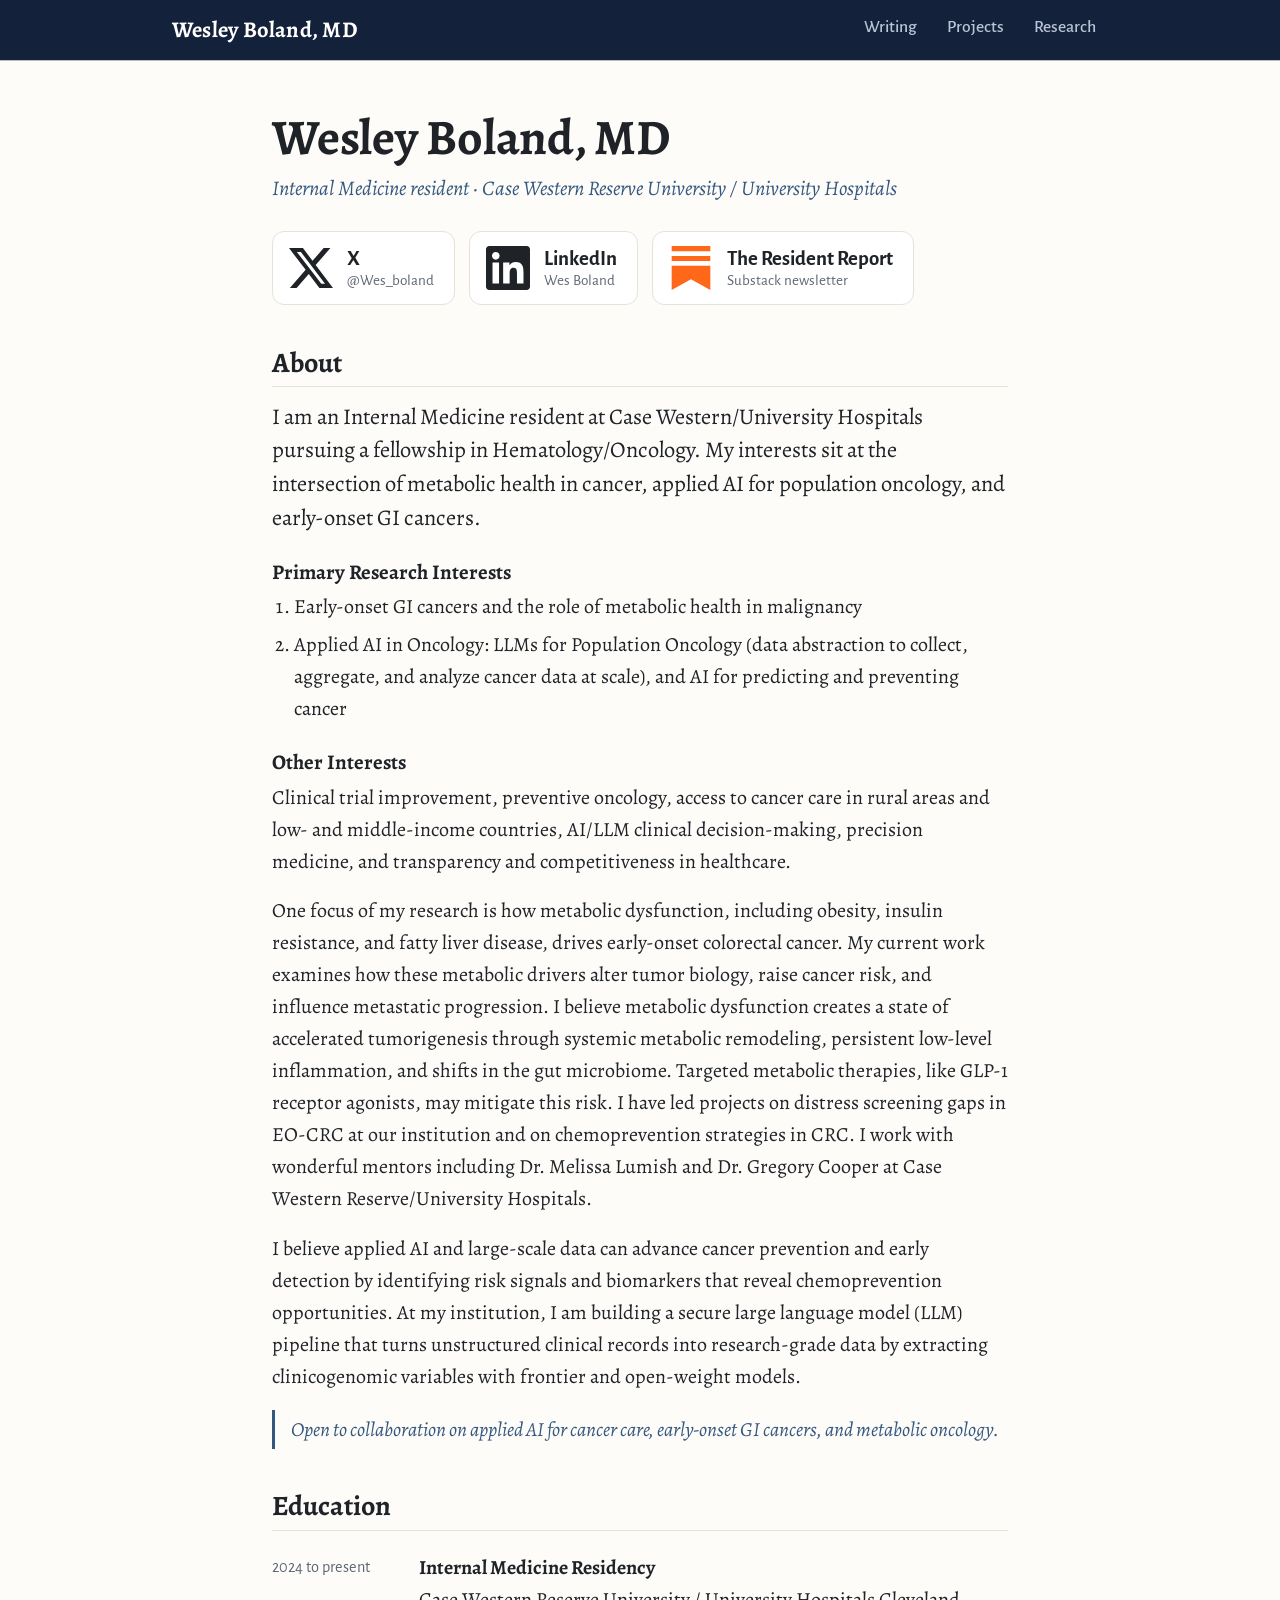
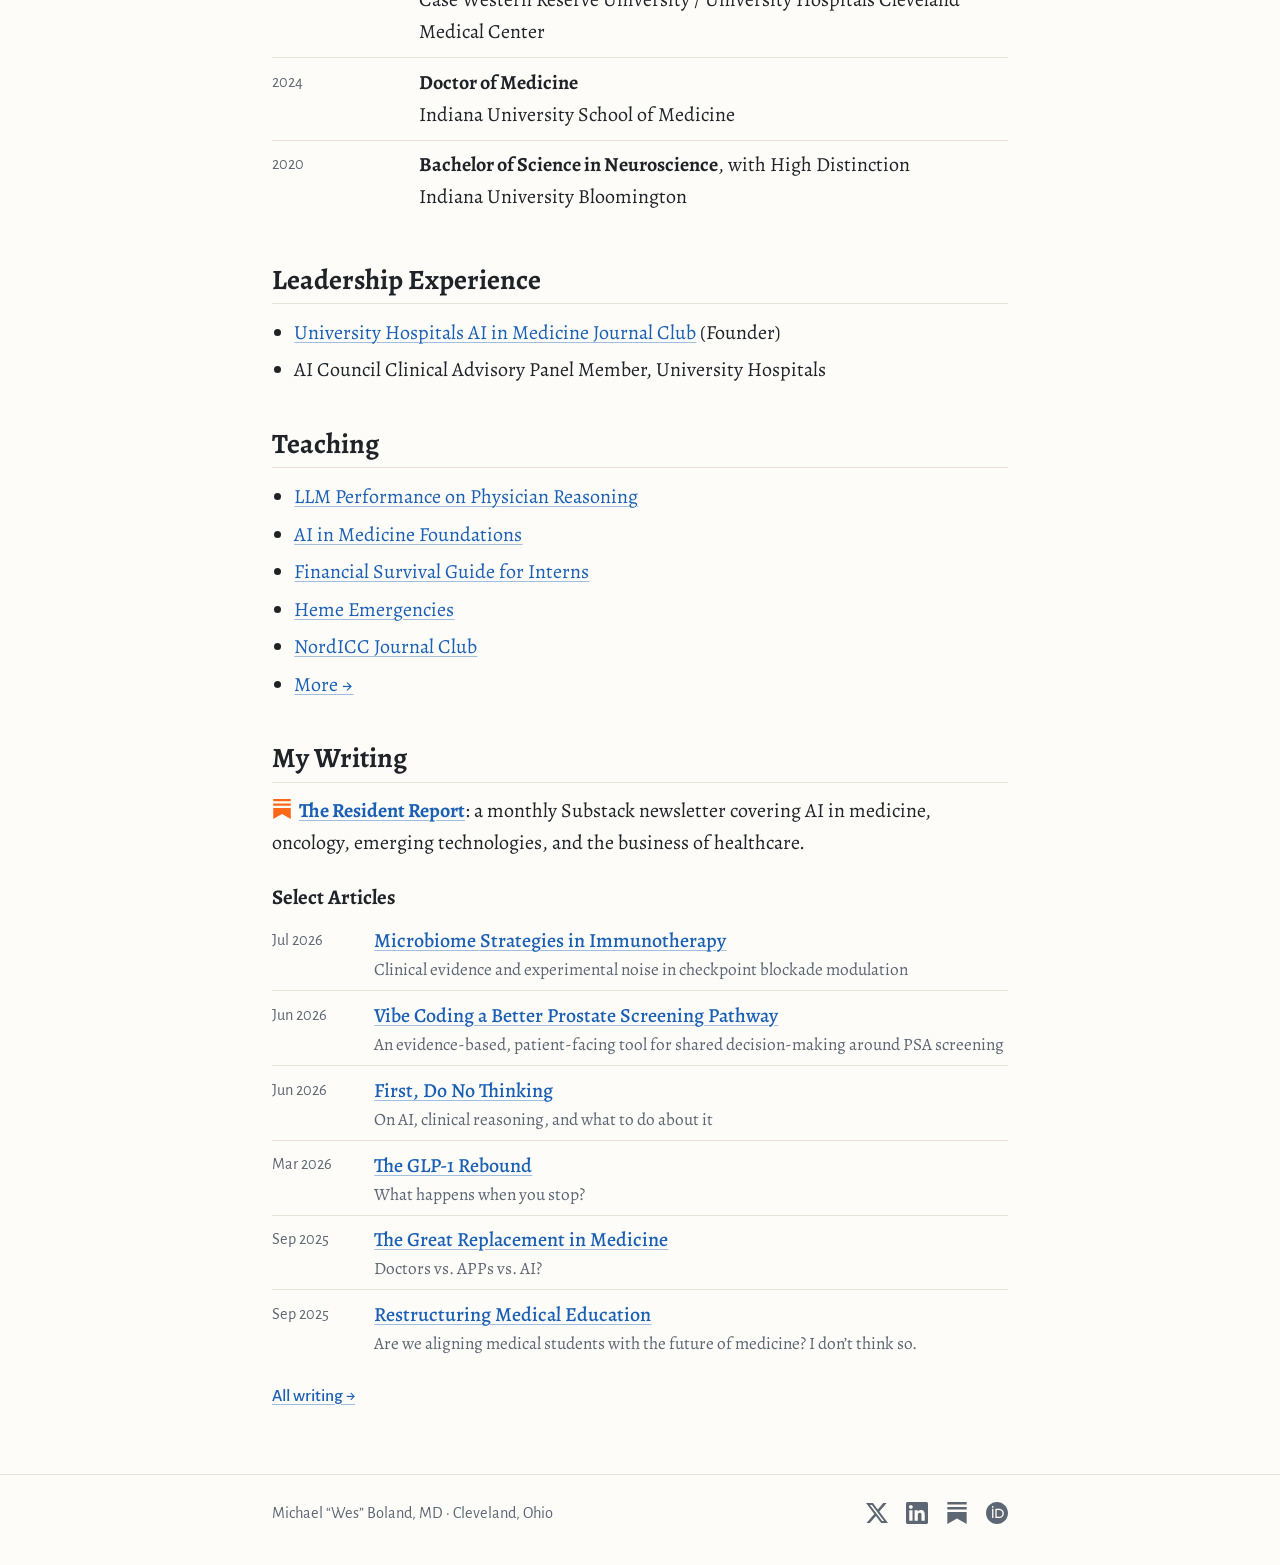
==== index.html @ 71064e98 "Build personal website for Wesley Boland, MD Static site for GitHub Pages: homepage, Writing, Projec" ====
<!DOCTYPE html>
<html lang="en">
<head>
<meta charset="utf-8">
<meta name="viewport" content="width=device-width, initial-scale=1">
<title>Wesley Boland, MD | Wes Boland | Internal Medicine, Hematology/Oncology, AI in Oncology</title>
<meta name="description" content="Wesley (Wes) Boland, MD is an Internal Medicine resident at Case Western Reserve University/University Hospitals pursuing Hematology/Oncology. Research: early-onset GI cancers, metabolic oncology, and applied AI.">
<meta name="author" content="Wesley Boland, MD">
<meta name="robots" content="index, follow, max-image-preview:large">
<link rel="canonical" href="https://wesleysnipes13.github.io/wesboland/">
<meta property="og:type" content="profile">
<meta property="og:site_name" content="Wesley Boland, MD">
<meta property="og:title" content="Wesley Boland, MD | Wes Boland | Internal Medicine, Hematology/Oncology, AI in Oncology">
<meta property="og:description" content="Wesley (Wes) Boland, MD is an Internal Medicine resident at Case Western Reserve University/University Hospitals pursuing Hematology/Oncology. Research: early-onset GI cancers, metabolic oncology, and applied AI.">
<meta property="og:url" content="https://wesleysnipes13.github.io/wesboland/">
<meta property="og:image" content="https://wesleysnipes13.github.io/wesboland/assets/og.png">
<meta property="og:image:width" content="1200">
<meta property="og:image:height" content="630">
<meta name="twitter:card" content="summary_large_image">
<meta name="twitter:site" content="@Wes_boland">
<meta name="twitter:creator" content="@Wes_boland">
<meta name="twitter:title" content="Wesley Boland, MD | Wes Boland | Internal Medicine, Hematology/Oncology, AI in Oncology">
<meta name="twitter:description" content="Wesley (Wes) Boland, MD is an Internal Medicine resident at Case Western Reserve University/University Hospitals pursuing Hematology/Oncology. Research: early-onset GI cancers, metabolic oncology, and applied AI.">
<meta name="twitter:image" content="https://wesleysnipes13.github.io/wesboland/assets/og.png">
<meta name="theme-color" content="#14213a">
<link rel="icon" href="assets/favicon.svg" type="image/svg+xml">
<link rel="me" href="https://x.com/Wes_boland">
<link rel="me" href="https://www.linkedin.com/in/wes-boland-96b768141/">
<link rel="me" href="https://orcid.org/0000-0002-8570-4159">
<link rel="alternate" type="application/rss+xml" title="The Resident Report" href="https://residentreport.substack.com/feed">
<link rel="preconnect" href="https://fonts.googleapis.com">
<link rel="preconnect" href="https://fonts.gstatic.com" crossorigin>
<link href="https://fonts.googleapis.com/css2?family=Alegreya:ital,wght@0,400;0,500;0,700;1,400;1,700&amp;family=Alegreya+Sans:wght@400;500;700&amp;display=swap" rel="stylesheet">
<link rel="stylesheet" href="assets/style.css">
<script type="application/ld+json">
[
 {
  "@context": "https://schema.org",
  "@type": "WebSite",
  "@id": "https://wesleysnipes13.github.io/wesboland/#website",
  "url": "https://wesleysnipes13.github.io/wesboland/",
  "name": "Wesley Boland, MD",
  "alternateName": [
   "Wes Boland",
   "Wes Boland, MD"
  ],
  "author": {
   "@id": "https://wesleysnipes13.github.io/wesboland/#person"
  }
 },
 {
  "@context": "https://schema.org",
  "@type": "Person",
  "@id": "https://wesleysnipes13.github.io/wesboland/#person",
  "name": "Wesley Boland, MD",
  "givenName": "Wesley",
  "familyName": "Boland",
  "honorificSuffix": "MD",
  "alternateName": [
   "Wes Boland",
   "Wes Boland, MD",
   "Wesley Boland",
   "Michael Boland, MD",
   "Michael \"Wes\" Boland, MD"
  ],
  "url": "https://wesleysnipes13.github.io/wesboland/",
  "jobTitle": "Internal Medicine Resident Physician",
  "description": "Internal Medicine resident at Case Western Reserve University/University Hospitals pursuing a fellowship in Hematology/Oncology. Research in early-onset GI cancers, metabolic health in cancer, and applied AI for population oncology.",
  "affiliation": [
   {
    "@type": "Organization",
    "name": "University Hospitals Cleveland Medical Center"
   },
   {
    "@type": "CollegeOrUniversity",
    "name": "Case Western Reserve University"
   }
  ],
  "alumniOf": [
   {
    "@type": "CollegeOrUniversity",
    "name": "Indiana University School of Medicine"
   },
   {
    "@type": "CollegeOrUniversity",
    "name": "Indiana University Bloomington"
   }
  ],
  "knowsAbout": [
   "Early-onset colorectal cancer",
   "Metabolic oncology",
   "Hematology/Oncology",
   "Large language models in medicine",
   "Cancer prevention",
   "Population oncology"
  ],
  "sameAs": [
   "https://x.com/Wes_boland",
   "https://www.linkedin.com/in/wes-boland-96b768141/",
   "https://residentreport.substack.com/",
   "https://orcid.org/0000-0002-8570-4159"
  ]
 },
 {
  "@context": "https://schema.org",
  "@type": "ProfilePage",
  "url": "https://wesleysnipes13.github.io/wesboland/",
  "name": "Wesley Boland, MD | Wes Boland | Internal Medicine, Hematology/Oncology, AI in Oncology",
  "mainEntity": {
   "@id": "https://wesleysnipes13.github.io/wesboland/#person"
  }
 }
]
</script>
</head>
<body>
<a class="skip" href="#main">Skip to content</a>
<header class="topbar">
  <div class="wrap topbar__inner">
    <a class="topbar__name" href="./">Wesley Boland, MD</a>
    <nav aria-label="Primary">
      <ul class="topbar__nav">
        <li><a href="writing/">Writing</a></li>
        <li><a href="projects/">Projects</a></li>
        <li><a href="research/">Research</a></li>
      </ul>
    </nav>
  </div>
</header>
<main id="main" class="wrap">

<section class="hero">
  <h1>Wesley Boland, MD</h1>
  <p class="hero__tag">Internal Medicine resident &middot; Case Western Reserve University / University Hospitals</p>
  <ul class="social">
    <li><a class="social__btn" href="https://x.com/Wes_boland" rel="me noopener"><svg class="icon" viewBox="0 0 24 24" aria-hidden="true" focusable="false"><path d="M18.901 1.153h3.68l-8.04 9.19L24 22.846h-7.406l-5.8-7.584-6.638 7.584H.474l8.6-9.83L0 1.154h7.594l5.243 6.932ZM17.61 20.644h2.039L6.486 3.24H4.298Z"/></svg><span><b>X</b><small>@Wes_boland</small></span></a></li>
    <li><a class="social__btn" href="https://www.linkedin.com/in/wes-boland-96b768141/" rel="me noopener"><svg class="icon" viewBox="0 0 24 24" aria-hidden="true" focusable="false"><path d="M20.447 20.452h-3.554v-5.569c0-1.328-.027-3.037-1.852-3.037-1.853 0-2.136 1.445-2.136 2.939v5.667H9.351V9h3.414v1.561h.046c.477-.9 1.637-1.85 3.37-1.85 3.601 0 4.267 2.37 4.267 5.455v6.286zM5.337 7.433c-1.144 0-2.063-.926-2.063-2.065 0-1.138.92-2.063 2.063-2.063 1.14 0 2.064.925 2.064 2.063 0 1.139-.925 2.065-2.064 2.065zm1.782 13.019H3.555V9h3.564v11.452zM22.225 0H1.771C.792 0 0 .774 0 1.729v20.542C0 23.227.792 24 1.771 24h20.451C23.2 24 24 23.227 24 22.271V1.729C24 .774 23.2 0 22.222 0h.003z"/></svg><span><b>LinkedIn</b><small>Wes Boland</small></span></a></li>
    <li><a class="social__btn social__btn--substack" href="https://residentreport.substack.com/" rel="me noopener"><svg class="icon" viewBox="0 0 24 24" aria-hidden="true" focusable="false"><path d="M22.539 8.242H1.46V5.406h21.08v2.836zM1.46 10.812V24L12 18.11 22.54 24V10.812H1.46zM22.54 0H1.46v2.836h21.08V0z"/></svg><span><b>The Resident Report</b><small>Substack newsletter</small></span></a></li>
  </ul>
</section>

<section aria-labelledby="about">
  <h2 id="about">About</h2>
  <p class="lede">I am an Internal Medicine resident at Case Western/University Hospitals pursuing a fellowship in Hematology/Oncology. My interests sit at the intersection of metabolic health in cancer, applied AI for population oncology, and early-onset GI cancers.</p>

  <h3>Primary Research Interests</h3>
  <ol>
    <li>Early-onset GI cancers and the role of metabolic health in malignancy</li>
    <li>Applied AI in Oncology: LLMs for Population Oncology (data abstraction to collect, aggregate, and analyze cancer data at scale), and AI for predicting and preventing cancer</li>
  </ol>

  <h3>Other Interests</h3>
  <p>Clinical trial improvement, preventive oncology, access to cancer care in rural areas and low- and middle-income countries, AI/LLM clinical decision-making, precision medicine, and transparency and competitiveness in healthcare.</p>

  <p>One focus of my research is how metabolic dysfunction, including obesity, insulin resistance, and fatty liver disease, drives early-onset colorectal cancer. My current work examines how these metabolic drivers alter tumor biology, raise cancer risk, and influence metastatic progression. I believe metabolic dysfunction creates a state of accelerated tumorigenesis through systemic metabolic remodeling, persistent low-level inflammation, and shifts in the gut microbiome. Targeted metabolic therapies, like GLP-1 receptor agonists, may mitigate this risk. I have led projects on distress screening gaps in EO-CRC at our institution and on chemoprevention strategies in CRC. I work with wonderful mentors including Dr. Melissa Lumish and Dr. Gregory Cooper at Case Western Reserve/University Hospitals.</p>

  <p>I believe applied AI and large-scale data can advance cancer prevention and early detection by identifying risk signals and biomarkers that reveal chemoprevention opportunities. At my institution, I am building a secure large language model (LLM) pipeline that turns unstructured clinical records into research-grade data by extracting clinicogenomic variables with frontier and open-weight models.</p>

  <p class="callout">Open to collaboration on applied AI for cancer care, early-onset GI cancers, and metabolic oncology.</p>
</section>

<section aria-labelledby="education">
  <h2 id="education">Education</h2>
  <ul class="timeline">
    <li><span class="timeline__when">2024 to present</span><div><b>Internal Medicine Residency</b><br>Case Western Reserve University / University Hospitals Cleveland Medical Center</div></li>
    <li><span class="timeline__when">2024</span><div><b>Doctor of Medicine</b><br>Indiana University School of Medicine</div></li>
    <li><span class="timeline__when">2020</span><div><b>Bachelor of Science in Neuroscience</b>, with High Distinction<br>Indiana University Bloomington</div></li>
  </ul>
</section>

<section aria-labelledby="leadership">
  <h2 id="leadership">Leadership Experience</h2>
  <ul>
    <li><a href="https://sites.google.com/view/uhaimedicine/home">University Hospitals AI in Medicine Journal Club</a> (Founder)</li>
    <li>AI Council Clinical Advisory Panel Member, University Hospitals</li>
  </ul>
</section>

<section aria-labelledby="teaching">
  <h2 id="teaching">Teaching</h2>
  <ul>
    <li><a href="https://cwru.zoom.us/rec/share/q2xTdJsmU5xr23-cOIGYWzXKAx6RF8OyH6SJUbOILeZkmXBRgZnILBHzbkE9rnCp.GOzUdfiaYyWmO062">LLM Performance on Physician Reasoning</a></li>
    <li><a href="https://docs.google.com/presentation/d/1JXLVLY_wumydQa9JYdVncpWL4QbwYQyOHNoQk6Ftdx0/edit?usp=drive_link">AI in Medicine Foundations</a></li>
    <li><a href="https://docs.google.com/presentation/d/1PYIQ3gV-9aDMa7S6l37LvsBvQBX66gq3Q5vz6xsSHpQ/edit?usp=drive_link">Financial Survival Guide for Interns</a></li>
    <li><a href="https://docs.google.com/presentation/d/1BK5pmGRBUWXxtvW8zfvXUgHJPCe_ujEIyuzB1KTRlw8/edit?usp=drive_link">Heme Emergencies</a></li>
    <li><a href="https://docs.google.com/presentation/d/1BYt3lc3KvaoFbiJApHLxbow7GHnorjZC1gI7RTOteXo/edit?usp=drive_link">NordICC Journal Club</a></li>
    <li><a href="https://drive.google.com/drive/folders/1rofQMy-VlhQmTFR_7INgHLfwCUVIyhr7?usp=sharing">More &rarr;</a></li>
  </ul>
</section>

<section aria-labelledby="writing">
  <h2 id="writing">My Writing</h2>
  <p><a class="inline-icon" href="https://residentreport.substack.com/"><svg class="icon" viewBox="0 0 24 24" aria-hidden="true" focusable="false"><path d="M22.539 8.242H1.46V5.406h21.08v2.836zM1.46 10.812V24L12 18.11 22.54 24V10.812H1.46zM22.54 0H1.46v2.836h21.08V0z"/></svg>The Resident Report</a>: a monthly Substack newsletter covering AI in medicine, oncology, emerging technologies, and the business of healthcare.</p>
  <h3>Select Articles</h3>
  <ul class="posts">
<li><time datetime="2026-07-10">Jul 2026</time><div><a href="https://residentreport.substack.com/p/microbiome-strategies-in-immunotherapy">Microbiome Strategies in Immunotherapy</a><span class="posts__sub">Clinical evidence and experimental noise in checkpoint blockade modulation</span></div></li>
<li><time datetime="2026-06-26">Jun 2026</time><div><a href="https://residentreport.substack.com/p/vibe-coding-a-better-prostate-screening">Vibe Coding a Better Prostate Screening Pathway</a><span class="posts__sub">An evidence-based, patient-facing tool for shared decision-making around PSA screening</span></div></li>
<li><time datetime="2026-06-14">Jun 2026</time><div><a href="https://residentreport.substack.com/p/first-do-no-thinking">First, Do No Thinking</a><span class="posts__sub">On AI, clinical reasoning, and what to do about it</span></div></li>
<li><time datetime="2026-03-23">Mar 2026</time><div><a href="https://residentreport.substack.com/p/the-glp-1-rebound">The GLP-1 Rebound</a><span class="posts__sub">What happens when you stop?</span></div></li>
<li><time datetime="2025-09-23">Sep 2025</time><div><a href="https://residentreport.substack.com/p/the-great-replacement-in-medicine">The Great Replacement in Medicine</a><span class="posts__sub">Doctors vs. APPs vs. AI?</span></div></li>
<li><time datetime="2025-09-01">Sep 2025</time><div><a href="https://residentreport.substack.com/p/restructuring-medical-education">Restructuring Medical Education</a><span class="posts__sub">Are we aligning medical students with the future of medicine? I don&rsquo;t think so.</span></div></li>
</ul>
  <p class="more"><a href="writing/">All writing &rarr;</a></p>
</section>

</main>
<footer class="footer">
  <div class="wrap footer__inner">
    <p>Michael &ldquo;Wes&rdquo; Boland, MD &middot; Cleveland, Ohio</p>
    <ul class="footer__links">
      <li><a href="https://x.com/Wes_boland" rel="me noopener" aria-label="Wes Boland on X"><svg class="icon" viewBox="0 0 24 24" aria-hidden="true" focusable="false"><path d="M18.901 1.153h3.68l-8.04 9.19L24 22.846h-7.406l-5.8-7.584-6.638 7.584H.474l8.6-9.83L0 1.154h7.594l5.243 6.932ZM17.61 20.644h2.039L6.486 3.24H4.298Z"/></svg></a></li>
      <li><a href="https://www.linkedin.com/in/wes-boland-96b768141/" rel="me noopener" aria-label="Wes Boland on LinkedIn"><svg class="icon" viewBox="0 0 24 24" aria-hidden="true" focusable="false"><path d="M20.447 20.452h-3.554v-5.569c0-1.328-.027-3.037-1.852-3.037-1.853 0-2.136 1.445-2.136 2.939v5.667H9.351V9h3.414v1.561h.046c.477-.9 1.637-1.85 3.37-1.85 3.601 0 4.267 2.37 4.267 5.455v6.286zM5.337 7.433c-1.144 0-2.063-.926-2.063-2.065 0-1.138.92-2.063 2.063-2.063 1.14 0 2.064.925 2.064 2.063 0 1.139-.925 2.065-2.064 2.065zm1.782 13.019H3.555V9h3.564v11.452zM22.225 0H1.771C.792 0 0 .774 0 1.729v20.542C0 23.227.792 24 1.771 24h20.451C23.2 24 24 23.227 24 22.271V1.729C24 .774 23.2 0 22.222 0h.003z"/></svg></a></li>
      <li><a href="https://residentreport.substack.com/" rel="me noopener" aria-label="The Resident Report on Substack"><svg class="icon" viewBox="0 0 24 24" aria-hidden="true" focusable="false"><path d="M22.539 8.242H1.46V5.406h21.08v2.836zM1.46 10.812V24L12 18.11 22.54 24V10.812H1.46zM22.54 0H1.46v2.836h21.08V0z"/></svg></a></li>
      <li><a href="https://orcid.org/0000-0002-8570-4159" rel="me noopener" aria-label="Wesley Boland on ORCID"><svg class="icon" viewBox="0 0 24 24" aria-hidden="true" focusable="false"><path d="M12 0C5.372 0 0 5.372 0 12s5.372 12 12 12 12-5.372 12-12S18.628 0 12 0zM7.369 4.378c.525 0 .947.431.947.947s-.422.947-.947.947a.95.95 0 0 1-.947-.947c0-.525.422-.947.947-.947zm-.722 3.038h1.444v10.041H6.647V7.416zm3.562 0h3.9c3.712 0 5.344 2.653 5.344 5.025 0 2.578-2.016 5.025-5.325 5.025h-3.919V7.416zm1.444 1.303v7.444h2.297c3.272 0 4.022-2.484 4.022-3.722 0-2.016-1.284-3.722-4.097-3.722h-2.222z"/></svg></a></li>
    </ul>
  </div>
</footer>
</body>
</html>
---- assets/style.css ----
:root {
  --bg: #fdfcf9;
  --surface: #ffffff;
  --ink: #1f2328;
  --muted: #5d6673;
  --rule: #e6e2d8;
  --bar: #14213a;
  --bar-ink: #ffffff;
  --bar-muted: #b9c4d6;
  --link: #1a5fb4;
  --link-hover: #0f3f7d;
  --accent: #35587f;
  --substack: #ff6719;
  --serif: "Alegreya", Georgia, "Times New Roman", serif;
  --sans: "Alegreya Sans", -apple-system, BlinkMacSystemFont, "Segoe UI", Helvetica, Arial, sans-serif;
}
@media (prefers-color-scheme: dark) {
  :root {
    --bg: #12161d;
    --surface: #1a2029;
    --ink: #e8e6e1;
    --muted: #9aa4b2;
    --rule: #2a323e;
    --bar: #0c1220;
    --link: #7ab4f5;
    --link-hover: #a9cffa;
    --accent: #9db8d8;
  }
}
*, *::before, *::after { box-sizing: border-box; }
html { -webkit-text-size-adjust: 100%; scroll-padding-top: 76px; }
body {
  margin: 0;
  padding-top: 60px;
  background: var(--bg);
  color: var(--ink);
  font-family: var(--serif);
  font-size: 1.25rem;
  line-height: 1.6;
  text-rendering: optimizeLegibility;
  -webkit-font-smoothing: antialiased;
}
.wrap { width: 100%; max-width: 780px; margin: 0 auto; padding: 0 22px; }
a { color: var(--link); text-decoration: underline; text-decoration-thickness: 1px; text-underline-offset: 3px; text-decoration-color: color-mix(in srgb, var(--link) 40%, transparent); }
a:hover { color: var(--link-hover); text-decoration-color: currentColor; }
a:focus-visible { outline: 2px solid var(--link); outline-offset: 3px; border-radius: 3px; }
.skip { position: absolute; left: -9999px; top: 0; z-index: 20; background: var(--surface); padding: 8px 14px; }
.skip:focus { left: 8px; top: 8px; }

/* Top bar */
.topbar { position: fixed; top: 0; left: 0; right: 0; z-index: 10; height: 60px; background: var(--bar); box-shadow: 0 1px 0 rgba(0,0,0,.25); }
.topbar__inner { max-width: 980px; height: 100%; display: flex; align-items: center; justify-content: space-between; gap: 16px; }
.topbar__name { font-family: var(--serif); font-weight: 700; font-size: 1.4rem; color: var(--bar-ink); text-decoration: none; white-space: nowrap; letter-spacing: .01em; }
.topbar__name:hover { color: var(--bar-ink); }
.topbar__nav { display: flex; gap: 6px; list-style: none; margin: 0; padding: 0; }
.topbar__nav a { display: block; padding: 6px 12px; border-radius: 6px; font-family: var(--sans); font-weight: 500; font-size: 1.1rem; color: var(--bar-muted); text-decoration: none; }
.topbar__nav a:hover { color: var(--bar-ink); background: rgba(255,255,255,.08); }
.topbar__nav a[aria-current="page"] { color: var(--bar-ink); background: rgba(255,255,255,.13); }
.topbar a:focus-visible { outline-color: #fff; }

/* Type */
h1, h2, h3 { font-family: var(--serif); line-height: 1.2; text-wrap: balance; }
h1 { font-size: clamp(2.3rem, 6vw, 3.1rem); font-weight: 700; margin: 0 0 .3rem; letter-spacing: -.005em; }
h2 { font-size: 1.75rem; font-weight: 700; margin: 0 0 .8rem; padding-bottom: .35rem; border-bottom: 1px solid var(--rule); }
h3 { font-size: 1.3rem; font-weight: 700; margin: 1.6rem 0 .4rem; }
p { margin: 0 0 1.1rem; }
ul, ol { margin: 0 0 1.1rem; padding-left: 1.4rem; }
li { margin-bottom: .35rem; }
main > section { margin: 2.6rem 0; }
.lede { font-size: 1.4rem; line-height: 1.5; }
.meta { font-family: var(--sans); color: var(--muted); font-size: 1.05rem; margin-top: -.4rem; }
.more { font-family: var(--sans); font-weight: 500; font-size: 1.1rem; }
.callout { border-left: 3px solid var(--accent); padding: .2rem 0 .2rem 1rem; font-style: italic; color: var(--accent); }

/* Hero */
.hero { margin: 3rem 0 2.4rem; }
.pagehead { margin: 3rem 0 0; }
.pagehead + section { margin-top: 2rem; }
.hero__tag { font-style: italic; color: var(--accent); font-size: 1.3rem; margin-bottom: 1.6rem; }
.icon { width: 1em; height: 1em; fill: currentColor; flex: none; }
.social { display: flex; flex-wrap: wrap; gap: 14px; list-style: none; padding: 0; margin: 0; }
.social li { margin: 0; }
.social__btn { display: flex; align-items: center; gap: 14px; padding: 14px 20px 14px 16px; background: var(--surface); border: 1px solid var(--rule); border-radius: 12px; color: var(--ink); text-decoration: none; transition: transform .15s ease, border-color .15s ease, box-shadow .15s ease; }
.social__btn .icon { width: 44px; height: 44px; }
.social__btn span { display: flex; flex-direction: column; font-family: var(--sans); line-height: 1.2; }
.social__btn b { font-size: 1.3rem; font-weight: 700; }
.social__btn small { font-size: .95rem; color: var(--muted); }
.social__btn:hover { color: var(--ink); border-color: var(--ink); transform: translateY(-2px); box-shadow: 0 6px 16px rgba(0,0,0,.08); }
.social__btn--substack .icon { color: var(--substack); }
@media (prefers-reduced-motion: reduce) { .social__btn { transition: none; } .social__btn:hover { transform: none; } }

.inline-icon { font-weight: 700; white-space: nowrap; }
.inline-icon .icon { color: var(--substack); margin-right: .35em; vertical-align: -.1em; }
.button { display: inline-flex; align-items: center; gap: 10px; padding: 9px 16px; background: var(--surface); border: 1px solid var(--rule); border-radius: 10px; font-family: var(--sans); font-weight: 500; font-size: 1.1rem; color: var(--ink); text-decoration: none; }
.button:hover { color: var(--ink); border-color: var(--ink); }
.button .icon { width: 22px; height: 22px; }
.button[href*="substack"] .icon { color: var(--substack); }
.button[href*="orcid"] .icon { color: #a6ce39; }

/* Lists */
.timeline, .posts { list-style: none; padding: 0; }
.timeline li, .posts li { display: grid; grid-template-columns: 8.2rem 1fr; gap: 0 1rem; padding: .55rem 0; margin: 0; border-bottom: 1px solid var(--rule); }
.timeline li:last-child, .posts li:last-child { border-bottom: 0; }
.timeline__when, .posts time { font-family: var(--sans); color: var(--muted); font-size: 1.02rem; padding-top: .12rem; white-space: nowrap; }
.posts li { grid-template-columns: 5.4rem 1fr; }
.posts a { font-weight: 500; }
.posts__sub { display: block; color: var(--muted); font-size: 1.08rem; line-height: 1.4; }
.pubs { padding-left: 1.5rem; }
.pubs li { margin-bottom: 1.1rem; padding-left: .2rem; }
.pubs li::marker { font-family: var(--sans); color: var(--muted); }
.project h2 a { text-decoration: none; }
.project h2 a:hover { text-decoration: underline; }

/* Footer */
.footer { margin-top: 4rem; border-top: 1px solid var(--rule); padding: 1.6rem 0 2.4rem; font-family: var(--sans); font-size: 1.02rem; color: var(--muted); }
.footer__inner { display: flex; justify-content: space-between; align-items: center; flex-wrap: wrap; gap: 12px; }
.footer p { margin: 0; }
.footer__links { display: flex; gap: 18px; list-style: none; margin: 0; padding: 0; }
.footer__links li { margin: 0; }
.footer__links a { color: var(--muted); display: block; line-height: 0; }
.footer__links a:hover { color: var(--ink); }
.footer__links .icon { width: 22px; height: 22px; }

@media (max-width: 560px) {
  body { font-size: 1.15rem; }
  .wrap { padding: 0 16px; }
  .topbar__name { font-size: 1.12rem; }
  .topbar__inner { gap: 8px; }
  .topbar__nav { gap: 0; }
  .topbar__nav a { padding: 6px 7px; font-size: 1rem; }
  .lede { font-size: 1.25rem; }
  .social { flex-direction: column; }
  .timeline li { grid-template-columns: 1fr; }
  .posts li { grid-template-columns: 4.6rem 1fr; }
}
@media print { .topbar { position: static; } body { padding-top: 0; } }
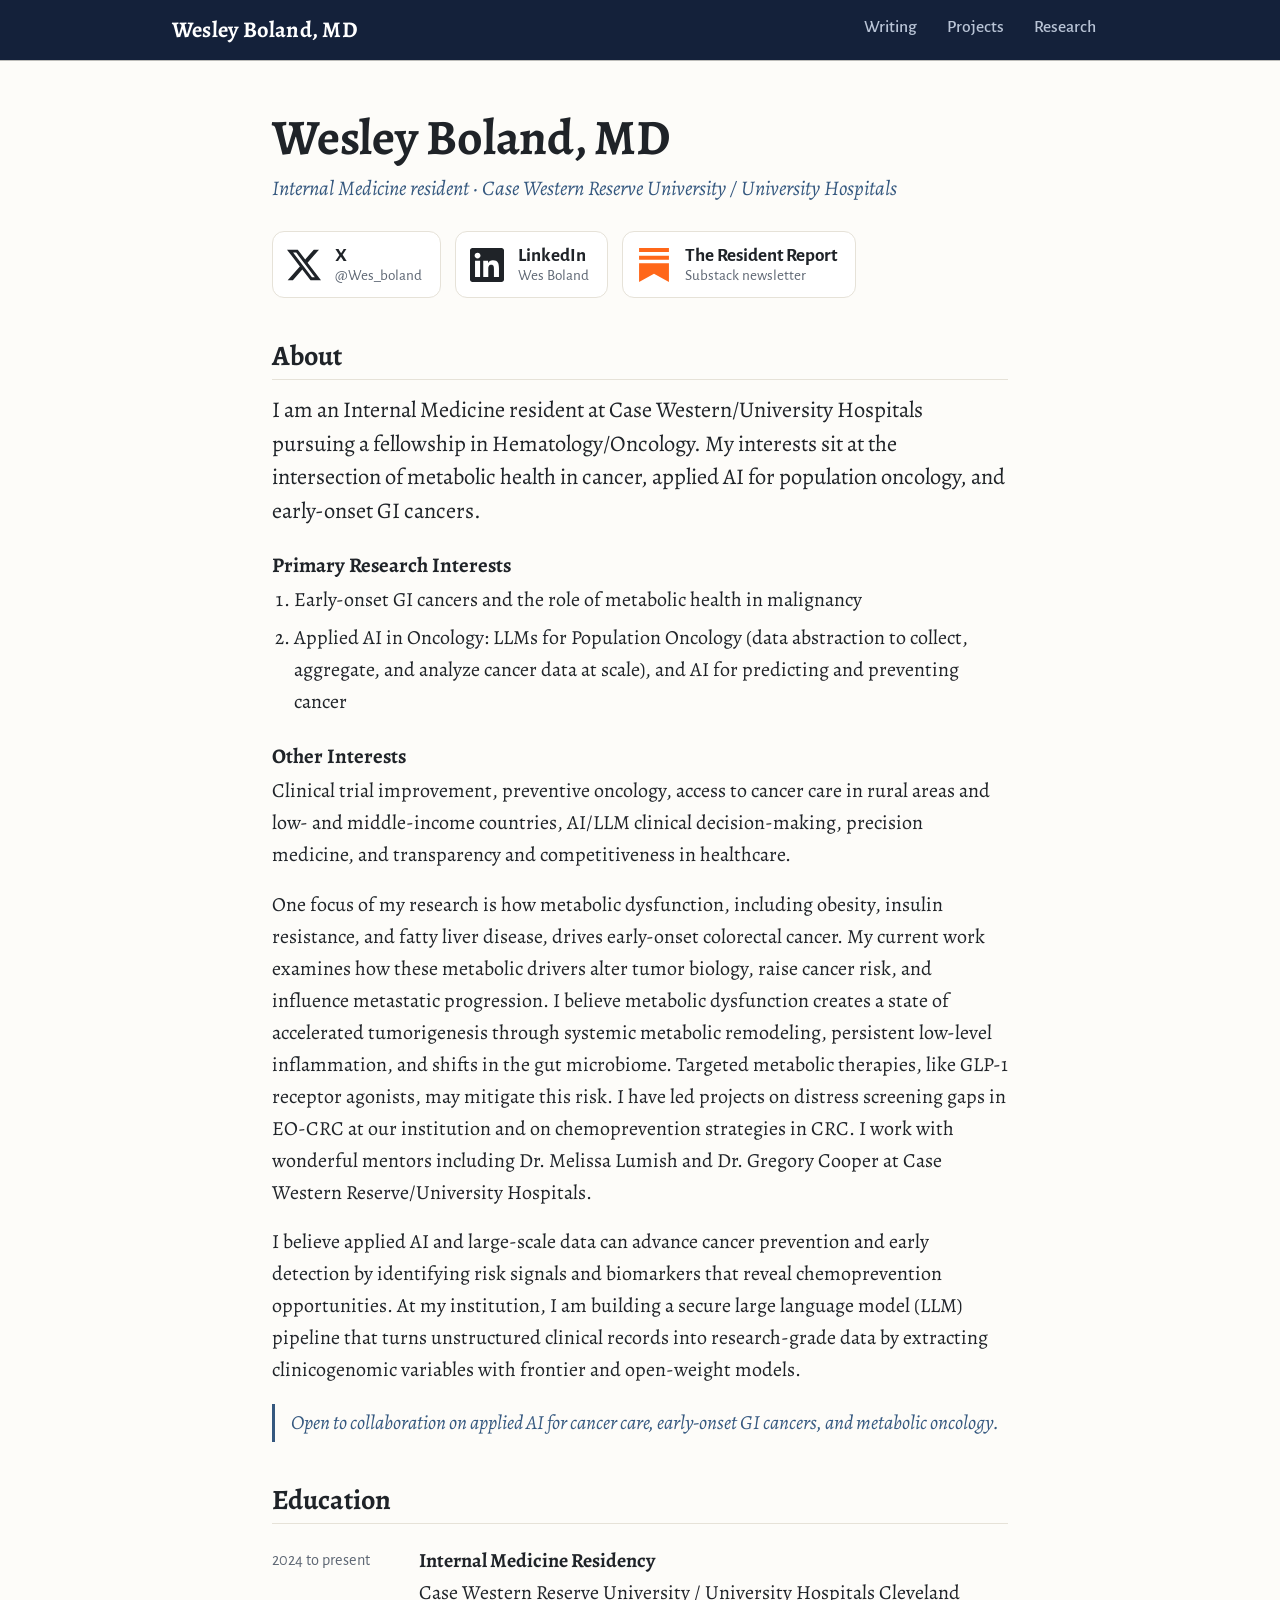
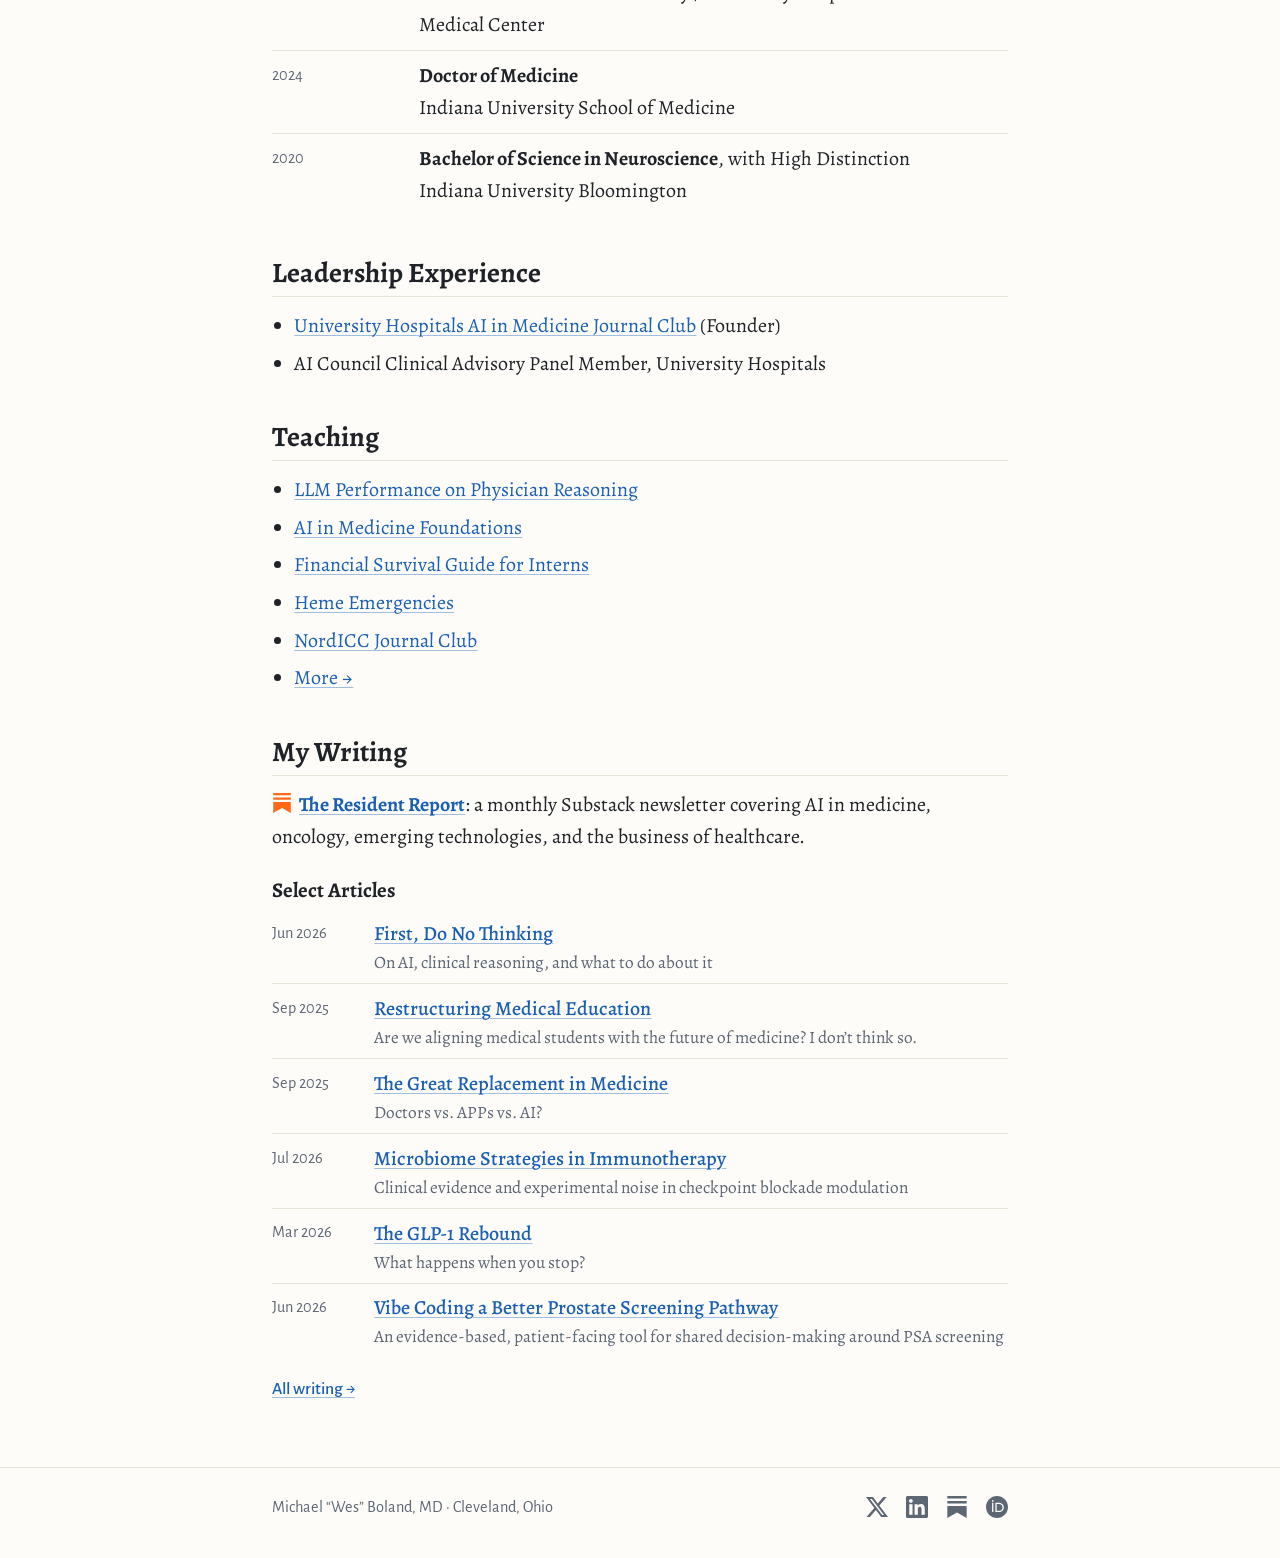
==== commit dda3d634: "Reorder select articles on the homepage Co-Authored-By: Claude Fable 5.2 <noreply@anthropic.com> Cla" ====
--- a/index.html
+++ b/index.html
@@ -193,12 +193,12 @@
   <p><a class="inline-icon" href="https://residentreport.substack.com/"><svg class="icon" viewBox="0 0 24 24" aria-hidden="true" focusable="false"><path d="M22.539 8.242H1.46V5.406h21.08v2.836zM1.46 10.812V24L12 18.11 22.54 24V10.812H1.46zM22.54 0H1.46v2.836h21.08V0z"/></svg>The Resident Report</a>: a monthly Substack newsletter covering AI in medicine, oncology, emerging technologies, and the business of healthcare.</p>
   <h3>Select Articles</h3>
   <ul class="posts">
+<li><time datetime="2026-06-14">Jun 2026</time><div><a href="https://residentreport.substack.com/p/first-do-no-thinking">First, Do No Thinking</a><span class="posts__sub">On AI, clinical reasoning, and what to do about it</span></div></li>
+<li><time datetime="2025-09-01">Sep 2025</time><div><a href="https://residentreport.substack.com/p/restructuring-medical-education">Restructuring Medical Education</a><span class="posts__sub">Are we aligning medical students with the future of medicine? I don&rsquo;t think so.</span></div></li>
+<li><time datetime="2025-09-23">Sep 2025</time><div><a href="https://residentreport.substack.com/p/the-great-replacement-in-medicine">The Great Replacement in Medicine</a><span class="posts__sub">Doctors vs. APPs vs. AI?</span></div></li>
 <li><time datetime="2026-07-10">Jul 2026</time><div><a href="https://residentreport.substack.com/p/microbiome-strategies-in-immunotherapy">Microbiome Strategies in Immunotherapy</a><span class="posts__sub">Clinical evidence and experimental noise in checkpoint blockade modulation</span></div></li>
+<li><time datetime="2026-03-23">Mar 2026</time><div><a href="https://residentreport.substack.com/p/the-glp-1-rebound">The GLP-1 Rebound</a><span class="posts__sub">What happens when you stop?</span></div></li>
 <li><time datetime="2026-06-26">Jun 2026</time><div><a href="https://residentreport.substack.com/p/vibe-coding-a-better-prostate-screening">Vibe Coding a Better Prostate Screening Pathway</a><span class="posts__sub">An evidence-based, patient-facing tool for shared decision-making around PSA screening</span></div></li>
-<li><time datetime="2026-06-14">Jun 2026</time><div><a href="https://residentreport.substack.com/p/first-do-no-thinking">First, Do No Thinking</a><span class="posts__sub">On AI, clinical reasoning, and what to do about it</span></div></li>
-<li><time datetime="2026-03-23">Mar 2026</time><div><a href="https://residentreport.substack.com/p/the-glp-1-rebound">The GLP-1 Rebound</a><span class="posts__sub">What happens when you stop?</span></div></li>
-<li><time datetime="2025-09-23">Sep 2025</time><div><a href="https://residentreport.substack.com/p/the-great-replacement-in-medicine">The Great Replacement in Medicine</a><span class="posts__sub">Doctors vs. APPs vs. AI?</span></div></li>
-<li><time datetime="2025-09-01">Sep 2025</time><div><a href="https://residentreport.substack.com/p/restructuring-medical-education">Restructuring Medical Education</a><span class="posts__sub">Are we aligning medical students with the future of medicine? I don&rsquo;t think so.</span></div></li>
 </ul>
   <p class="more"><a href="writing/">All writing &rarr;</a></p>
 </section>
--- a/assets/style.css
+++ b/assets/style.css
@@ -80,10 +80,10 @@
 .icon { width: 1em; height: 1em; fill: currentColor; flex: none; }
 .social { display: flex; flex-wrap: wrap; gap: 14px; list-style: none; padding: 0; margin: 0; }
 .social li { margin: 0; }
-.social__btn { display: flex; align-items: center; gap: 14px; padding: 14px 20px 14px 16px; background: var(--surface); border: 1px solid var(--rule); border-radius: 12px; color: var(--ink); text-decoration: none; transition: transform .15s ease, border-color .15s ease, box-shadow .15s ease; }
-.social__btn .icon { width: 44px; height: 44px; }
+.social__btn { display: flex; align-items: center; gap: 14px; padding: 12px 18px 12px 14px; background: var(--surface); border: 1px solid var(--rule); border-radius: 12px; color: var(--ink); text-decoration: none; transition: transform .15s ease, border-color .15s ease, box-shadow .15s ease; }
+.social__btn .icon { width: 34px; height: 34px; }
 .social__btn span { display: flex; flex-direction: column; font-family: var(--sans); line-height: 1.2; }
-.social__btn b { font-size: 1.3rem; font-weight: 700; }
+.social__btn b { font-size: 1.2rem; font-weight: 700; }
 .social__btn small { font-size: .95rem; color: var(--muted); }
 .social__btn:hover { color: var(--ink); border-color: var(--ink); transform: translateY(-2px); box-shadow: 0 6px 16px rgba(0,0,0,.08); }
 .social__btn--substack .icon { color: var(--substack); }
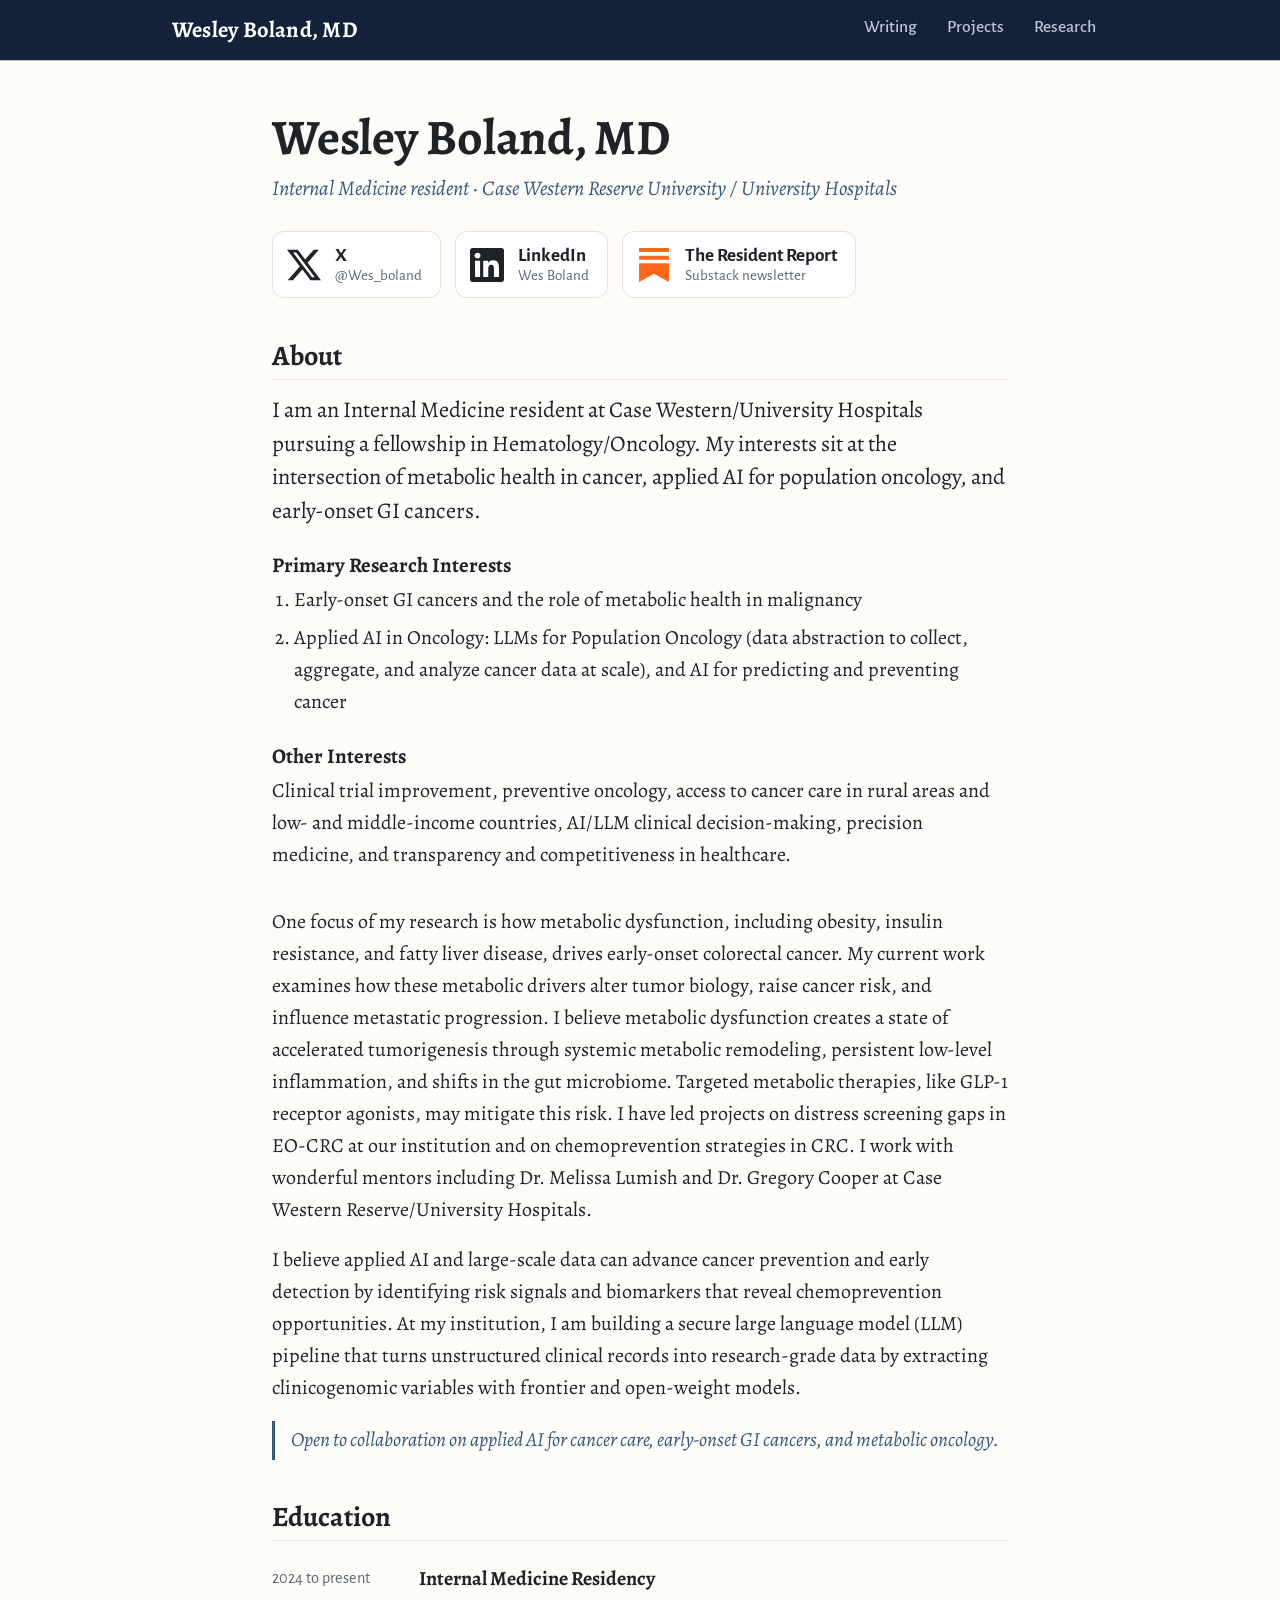
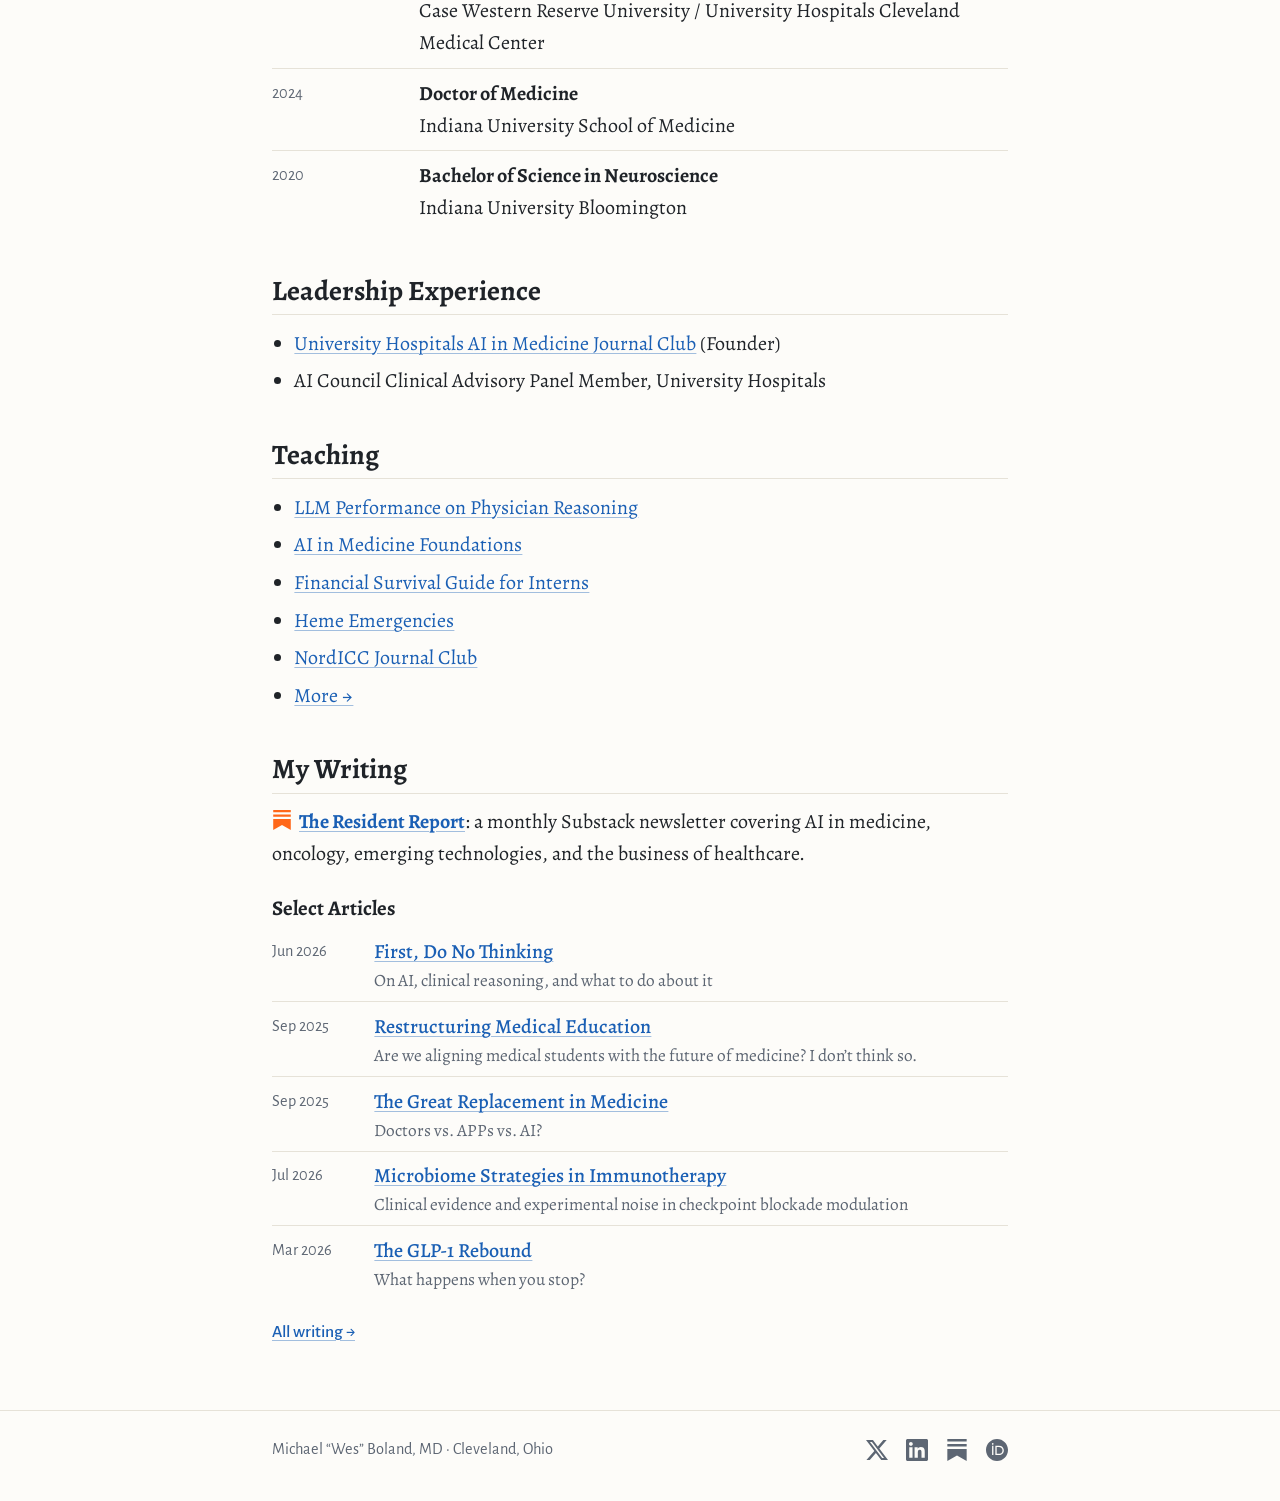
==== commit 5b5c0add: "Trim education line, add spacing in About, drop one select article Co-Authored-By: Claude Fable 5.2 " ====
--- a/index.html
+++ b/index.html
@@ -152,7 +152,7 @@
   <h3>Other Interests</h3>
   <p>Clinical trial improvement, preventive oncology, access to cancer care in rural areas and low- and middle-income countries, AI/LLM clinical decision-making, precision medicine, and transparency and competitiveness in healthcare.</p>
 
-  <p>One focus of my research is how metabolic dysfunction, including obesity, insulin resistance, and fatty liver disease, drives early-onset colorectal cancer. My current work examines how these metabolic drivers alter tumor biology, raise cancer risk, and influence metastatic progression. I believe metabolic dysfunction creates a state of accelerated tumorigenesis through systemic metabolic remodeling, persistent low-level inflammation, and shifts in the gut microbiome. Targeted metabolic therapies, like GLP-1 receptor agonists, may mitigate this risk. I have led projects on distress screening gaps in EO-CRC at our institution and on chemoprevention strategies in CRC. I work with wonderful mentors including Dr. Melissa Lumish and Dr. Gregory Cooper at Case Western Reserve/University Hospitals.</p>
+  <p class="gap-above">One focus of my research is how metabolic dysfunction, including obesity, insulin resistance, and fatty liver disease, drives early-onset colorectal cancer. My current work examines how these metabolic drivers alter tumor biology, raise cancer risk, and influence metastatic progression. I believe metabolic dysfunction creates a state of accelerated tumorigenesis through systemic metabolic remodeling, persistent low-level inflammation, and shifts in the gut microbiome. Targeted metabolic therapies, like GLP-1 receptor agonists, may mitigate this risk. I have led projects on distress screening gaps in EO-CRC at our institution and on chemoprevention strategies in CRC. I work with wonderful mentors including Dr. Melissa Lumish and Dr. Gregory Cooper at Case Western Reserve/University Hospitals.</p>
 
   <p>I believe applied AI and large-scale data can advance cancer prevention and early detection by identifying risk signals and biomarkers that reveal chemoprevention opportunities. At my institution, I am building a secure large language model (LLM) pipeline that turns unstructured clinical records into research-grade data by extracting clinicogenomic variables with frontier and open-weight models.</p>
 
@@ -164,7 +164,7 @@
   <ul class="timeline">
     <li><span class="timeline__when">2024 to present</span><div><b>Internal Medicine Residency</b><br>Case Western Reserve University / University Hospitals Cleveland Medical Center</div></li>
     <li><span class="timeline__when">2024</span><div><b>Doctor of Medicine</b><br>Indiana University School of Medicine</div></li>
-    <li><span class="timeline__when">2020</span><div><b>Bachelor of Science in Neuroscience</b>, with High Distinction<br>Indiana University Bloomington</div></li>
+    <li><span class="timeline__when">2020</span><div><b>Bachelor of Science in Neuroscience</b><br>Indiana University Bloomington</div></li>
   </ul>
 </section>
 
@@ -198,7 +198,6 @@
 <li><time datetime="2025-09-23">Sep 2025</time><div><a href="https://residentreport.substack.com/p/the-great-replacement-in-medicine">The Great Replacement in Medicine</a><span class="posts__sub">Doctors vs. APPs vs. AI?</span></div></li>
 <li><time datetime="2026-07-10">Jul 2026</time><div><a href="https://residentreport.substack.com/p/microbiome-strategies-in-immunotherapy">Microbiome Strategies in Immunotherapy</a><span class="posts__sub">Clinical evidence and experimental noise in checkpoint blockade modulation</span></div></li>
 <li><time datetime="2026-03-23">Mar 2026</time><div><a href="https://residentreport.substack.com/p/the-glp-1-rebound">The GLP-1 Rebound</a><span class="posts__sub">What happens when you stop?</span></div></li>
-<li><time datetime="2026-06-26">Jun 2026</time><div><a href="https://residentreport.substack.com/p/vibe-coding-a-better-prostate-screening">Vibe Coding a Better Prostate Screening Pathway</a><span class="posts__sub">An evidence-based, patient-facing tool for shared decision-making around PSA screening</span></div></li>
 </ul>
   <p class="more"><a href="writing/">All writing &rarr;</a></p>
 </section>
--- a/assets/style.css
+++ b/assets/style.css
@@ -67,6 +67,7 @@
 ul, ol { margin: 0 0 1.1rem; padding-left: 1.4rem; }
 li { margin-bottom: .35rem; }
 main > section { margin: 2.6rem 0; }
+.gap-above { margin-top: 2.2rem; }
 .lede { font-size: 1.4rem; line-height: 1.5; }
 .meta { font-family: var(--sans); color: var(--muted); font-size: 1.05rem; margin-top: -.4rem; }
 .more { font-family: var(--sans); font-weight: 500; font-size: 1.1rem; }
